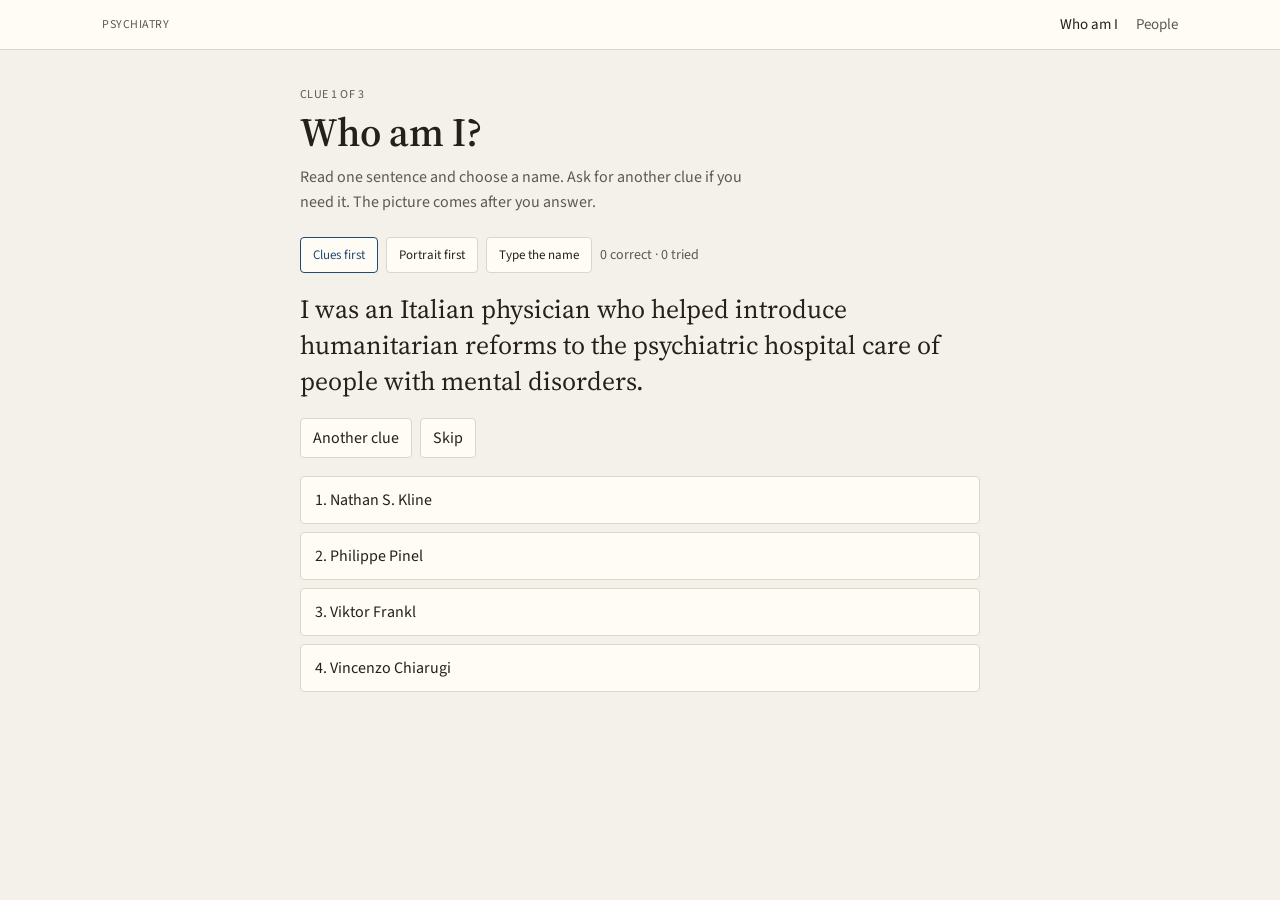
==== index.html @ 91e6fb1a "Add psychiatry Who am I quiz site. Static pages for the name quiz and people cards." ====
<!DOCTYPE html>
<html lang="en">
<head>
  <meta charset="UTF-8" />
  <meta name="viewport" content="width=device-width, initial-scale=1" />
  <title>Who am I — Psychiatry</title>
  <link href="https://fonts.googleapis.com/css2?family=Source+Sans+3:wght@400;600&family=Source+Serif+4:opsz,wght@8..60,500;8..60,600&display=swap" rel="stylesheet" />
  <link rel="stylesheet" href="styles.css?v=4" />
</head>
<body>
  <header class="top">
    <div class="k">Psychiatry</div>
    <nav>
      <a class="on" href="index.html">Who am I</a>
      <a href="people.html">People</a>
    </nav>
  </header>
  <div class="wrap">
    <p class="k" id="modeLabel">Clue 1 of 3</p>
    <h1>Who am I?</h1>
    <p class="lead">Read one sentence and choose a name. Ask for another clue if you need it. The picture comes after you answer.</p>
    <div class="row">
      <button class="chip on" data-mode="clues">Clues first</button>
      <button class="chip" data-mode="face">Portrait first</button>
      <button class="chip" data-mode="type">Type the name</button>
      <span class="stat" id="score">0 correct · 0 tried</span>
    </div>
    <div id="photoBox" style="display:none;margin:8px 0 16px"></div>
    <div class="clue" id="clue"></div>
    <div class="row">
      <button class="btn" id="more">Another clue</button>
      <button class="btn" id="skip">Skip</button>
    </div>
    <div class="opts" id="opts"></div>
    <div id="typewrap" class="row" style="display:none">
      <input id="typed" autocomplete="off" spellcheck="false" placeholder="Surname is enough" />
      <button class="btn primary" id="say">Check</button>
    </div>
    <div class="reveal" id="reveal"></div>
  </div>
  <script src="people.js?v=4"></script>
  <script>
    const PEOPLE = window.WHO || [];
    const $ = (id) => document.getElementById(id);
    const state = { mode: "clues", i: 0, depth: 1, locked: false, ok: 0, n: 0, q: [] };

    function shuffle(a){ const b=a.slice(); for(let i=b.length-1;i>0;i--){ const j=Math.floor(Math.random()*(i+1)); [b[i],b[j]]=[b[j],b[i]]; } return b; }
    function norm(s){ return String(s||"").toLowerCase().replace(/[^a-z0-9 ]/g," ").replace(/\s+/g," ").trim(); }
    function initials(p){ return p.name.split(/\s+/).filter(w=>/[A-Za-z]/.test(w)&&w.length>2).slice(0,2).map(w=>w[0]).join("") || "?"; }
    function portrait(p){
      if (p.has_photo) return '<img class="face" alt="'+p.name+'" src="'+p.img+'">';
      return '<div class="mono" aria-hidden="true">'+initials(p)+'</div>';
    }
    function deal(){
      const pool = state.mode==="face" ? PEOPLE.filter(p=>p.has_photo) : PEOPLE;
      state.q = shuffle(pool);
      state.i = 0; show();
    }
    function item(){ return state.q[state.i]; }
    function show(){
      const p = item();
      if (!p){ $("clue").textContent = "That is the end of this set."; $("opts").innerHTML=""; return; }
      state.depth = 1; state.locked = false;
      $("reveal").classList.remove("show"); $("reveal").innerHTML = "";
      $("opts").innerHTML = "";
      $("more").disabled = false;
      const box = $("photoBox");
      if (state.mode==="face"){
        box.style.display = "block";
        box.innerHTML = portrait(p);
        $("clue").textContent = "Who is this?";
        $("modeLabel").textContent = "Portrait";
      } else {
        box.style.display = "none";
        $("clue").textContent = p.clues[0];
        $("modeLabel").textContent = "Clue 1 of " + p.clues.length;
      }
      if (state.mode==="type"){
        $("typewrap").style.display = "flex";
        $("typed").value = ""; $("typed").focus();
      } else {
        $("typewrap").style.display = "none";
        const others = shuffle(PEOPLE.filter(x=>x.id!==p.id)).slice(0,3).map(x=>x.name);
        shuffle([p.name].concat(others)).forEach((name, idx)=>{
          const b = document.createElement("button");
          b.className = "opt";
          b.textContent = (idx+1) + ".  " + name;
          b.onclick = ()=> grade(name);
          $("opts").appendChild(b);
        });
      }
      $("score").textContent = state.ok+" correct · "+state.n+" tried";
    }
    function more(){
      const p = item(); if (!p || state.locked) return;
      if (state.depth < p.clues.length){
        state.depth++;
        $("clue").textContent = p.clues[state.depth - 1];
        $("modeLabel").textContent = "Clue " + state.depth + " of " + p.clues.length;
      }
      if (state.depth >= p.clues.length) $("more").disabled = true;
    }
    function grade(raw){
      const p = item(); if (!p || state.locked) return;
      state.locked = true; state.n++;
      const last = p.name.split(" ").pop();
      const ok = norm(raw).includes(norm(last)) || norm(p.name).includes(norm(raw)) || norm(raw)===norm(p.name);
      if (ok) state.ok++;
      document.querySelectorAll(".opt").forEach(b=>{
        if (b.textContent.indexOf(p.name)!==-1) b.classList.add("good");
        else if (raw && b.textContent.indexOf(raw)!==-1 && !ok) b.classList.add("bad");
      });
      $("reveal").className = "reveal show";
      $("reveal").innerHTML =
        portrait(p)+
        '<div><p class="k">'+(ok?"Correct":"Not this time")+'</p>'+
        '<h2 style="font-family:\'Source Serif 4\',Georgia,serif;font-size:28px;font-weight:600;margin:4px 0">'+p.name+' <span class="muted" style="font-size:16px">'+p.years+'</span></h2>'+
        '<p class="hold">'+p.one+'</p>'+
        '<p class="muted">'+p.also+'</p>'+
        (p.wiki ? '<p class="credit">Portrait from Wikimedia Commons when shown. <a href="'+p.wiki+'" target="_blank" rel="noopener">Read more</a></p>' :
          '<p class="credit">No free public photograph, so initials are used.</p>')+
        '<div class="row"><button class="btn primary" id="nxt">Next</button><a class="btn" href="people.html#'+p.id+'">Open card</a></div></div>';
      document.getElementById("nxt").onclick = next;
      $("score").textContent = state.ok+" correct · "+state.n+" tried";
    }
    function next(){ state.i++; show(); }
    document.querySelectorAll("[data-mode]").forEach(b=>{
      b.onclick = ()=>{
        document.querySelectorAll("[data-mode]").forEach(x=>x.classList.remove("on"));
        b.classList.add("on");
        state.mode = b.dataset.mode;
        deal();
      };
    });
    $("more").onclick = more;
    $("skip").onclick = next;
    $("say").onclick = ()=> grade($("typed").value);
    $("typed").addEventListener("keydown", e=>{ if(e.key==="Enter"){ e.preventDefault(); if(state.locked) next(); else grade($("typed").value);} });
    document.addEventListener("keydown", e=>{
      if (e.target.tagName==="INPUT") return;
      if (e.key==="n" || e.key==="N" || e.key==="Enter") { if(state.locked) next(); }
      if (e.key==="h" || e.key==="H") more();
      if (["1","2","3","4"].includes(e.key) && !state.locked){
        const btns = [...document.querySelectorAll(".opt")];
        if (btns[+e.key-1]) btns[+e.key-1].click();
      }
    });
    deal();
  </script>
</body>
</html>
---- styles.css ----
:root {
  --bg: #f4f1ea;
  --paper: #fffcf6;
  --ink: #24211c;
  --muted: #5e594f;
  --line: #ddd6c8;
  --accent: #1f4b73;
  --ok: #2d6a4f;
  --bad: #9b2c2c;
}
* { box-sizing: border-box; margin: 0; padding: 0; }
html, body {
  background: var(--bg);
  color: var(--ink);
  font-family: "Source Sans 3", "Segoe UI", sans-serif;
  min-height: 100%;
}
a { color: var(--accent); text-decoration: none; }
a:hover { text-decoration: underline; }
button { font: inherit; cursor: pointer; color: inherit; }
button:focus-visible, input:focus-visible { outline: 2px solid var(--accent); outline-offset: 2px; }
.k {
  font-size: 12px;
  letter-spacing: 0.04em;
  text-transform: uppercase;
  color: var(--muted);
}
.top {
  display: flex;
  justify-content: space-between;
  align-items: center;
  gap: 16px;
  padding: 14px 8vw;
  border-bottom: 1px solid var(--line);
  background: var(--paper);
}
.top nav { display: flex; gap: 18px; font-size: 15px; }
.top nav a { color: var(--muted); }
.top nav a.on, .top nav a:hover { color: var(--ink); text-decoration: none; }
.wrap { max-width: 720px; margin: 0 auto; padding: 36px 20px 80px; }
h1 {
  font-family: "Source Serif 4", Georgia, serif;
  font-weight: 600;
  font-size: clamp(28px, 5vw, 40px);
  line-height: 1.15;
  margin: 6px 0 10px;
}
.lead { color: var(--muted); max-width: 58ch; margin: 0 0 22px; line-height: 1.55; }
.row { display: flex; gap: 8px; flex-wrap: wrap; align-items: center; margin: 12px 0 18px; }
.btn, .chip {
  background: var(--paper);
  border: 1px solid var(--line);
  border-radius: 4px;
  padding: 8px 12px;
  color: var(--ink);
}
.btn.primary { background: var(--accent); color: #fff; border-color: var(--accent); }
.btn:hover, .chip:hover { border-color: #b8b09e; }
.chip.on { border-color: var(--accent); color: var(--accent); }
.chip { font-size: 13px; }
.clue {
  font-family: "Source Serif 4", Georgia, serif;
  font-size: clamp(20px, 3vw, 26px);
  line-height: 1.4;
  text-wrap: pretty;
  min-height: 4.2em;
  margin: 8px 0 18px;
}
.opts { display: grid; gap: 8px; }
.opt {
  text-align: left;
  background: var(--paper);
  border: 1px solid var(--line);
  border-radius: 4px;
  padding: 12px 14px;
}
.opt.good { border-color: var(--ok); color: var(--ok); }
.opt.bad { border-color: var(--bad); color: var(--bad); }
.face {
  width: 140px;
  height: 176px;
  object-fit: cover;
  object-position: top;
  border-radius: 2px;
  background: #e8e2d6;
  display: block;
}
.mono {
  width: 140px;
  height: 176px;
  border-radius: 2px;
  background: #e8e2d6;
  display: grid;
  place-items: center;
  font-family: "Source Serif 4", Georgia, serif;
  font-size: 48px;
  color: var(--accent);
}
.card {
  background: var(--paper);
  border: 1px solid var(--line);
  border-radius: 4px;
  overflow: hidden;
  text-align: left;
  color: inherit;
  width: 100%;
}
.card:hover { border-color: #b8b09e; text-decoration: none; }
.card .ph { aspect-ratio: 4/5; background: #e8e2d6; overflow: hidden; }
.card .ph img { width: 100%; height: 100%; object-fit: cover; object-position: top; display: block; }
.card .ph .m {
  height: 100%;
  display: grid;
  place-items: center;
  font-family: "Source Serif 4", Georgia, serif;
  font-size: 36px;
  color: var(--accent);
}
.card .bd { padding: 10px 11px 12px; }
.card .bd b { display: block; font-family: "Source Serif 4", Georgia, serif; font-size: 16px; font-weight: 600; }
.card .bd span { color: var(--muted); font-size: 13px; line-height: 1.35; }
.grid { display: grid; grid-template-columns: repeat(auto-fill, minmax(150px, 1fr)); gap: 12px; }
.people-wrap { max-width: 980px; }
.reveal {
  display: none;
  margin-top: 22px;
  padding-top: 18px;
  border-top: 1px solid var(--line);
  grid-template-columns: 140px 1fr;
  gap: 20px;
  align-items: start;
}
.reveal.show { display: grid; }
.hold {
  font-family: "Source Serif 4", Georgia, serif;
  font-size: 18px;
  line-height: 1.4;
  margin: 6px 0 10px;
}
.muted { color: var(--muted); font-size: 15px; line-height: 1.5; }
.credit { color: var(--muted); font-size: 12px; margin-top: 10px; }
#q {
  background: var(--paper);
  border: 1px solid var(--line);
  border-radius: 4px;
  color: var(--ink);
  padding: 9px 12px;
  min-width: 240px;
  flex: 1;
}
.stat { color: var(--muted); font-size: 14px; }
.detail { display: none; }
.detail.on {
  display: grid;
  grid-template-columns: 180px 1fr;
  gap: 24px;
  margin-bottom: 28px;
  padding-bottom: 24px;
  border-bottom: 1px solid var(--line);
}
@media (max-width: 700px) {
  .top { padding: 12px 16px; }
  .reveal.show, .detail.on { grid-template-columns: 1fr; }
}
@media (prefers-reduced-motion: reduce) { * { transition: none !important; } }
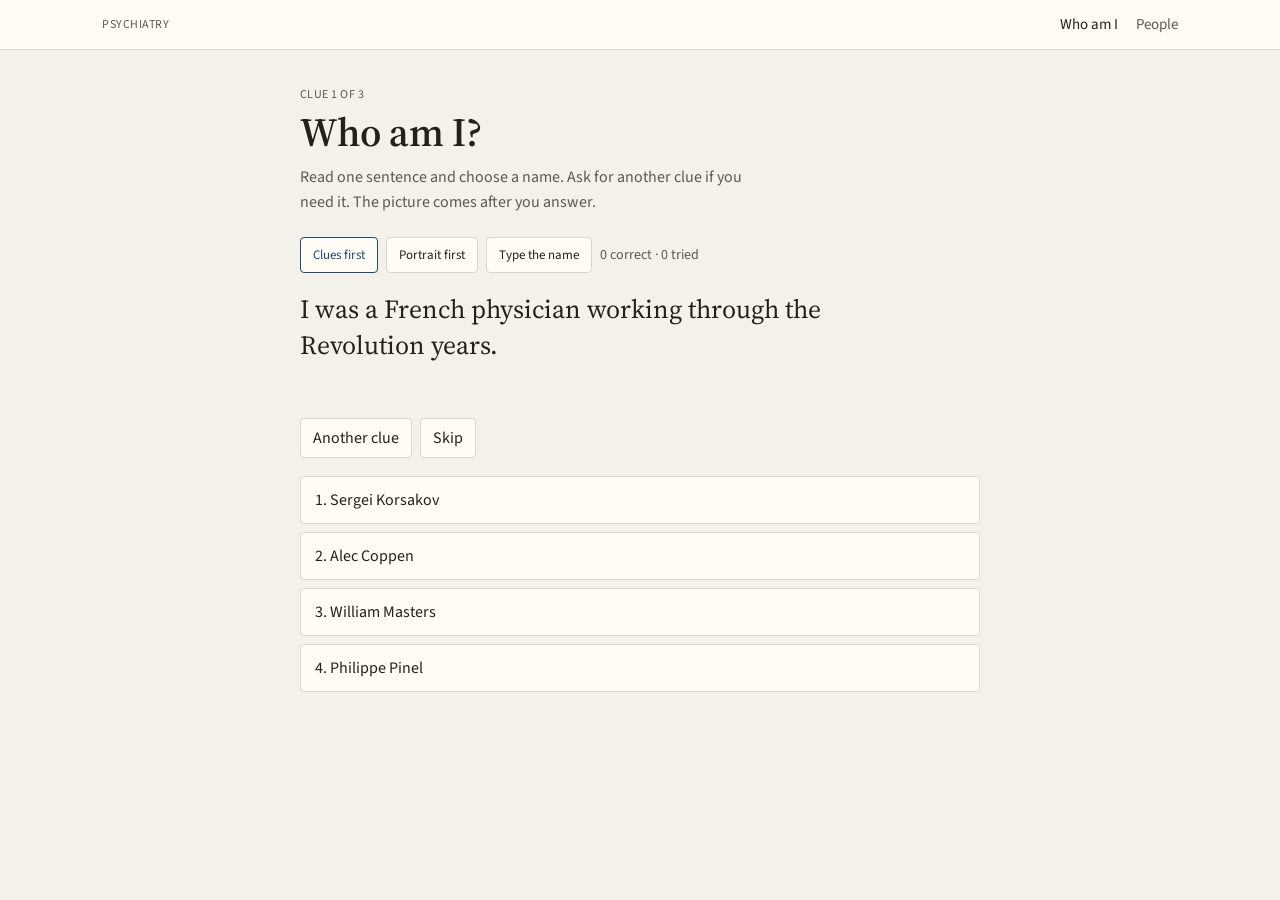
==== commit 645967e0: "Rewrite Who am I clues and add resident recall notes. Clues no longer contain the person's name. Eac" ====
--- a/index.html
+++ b/index.html
@@ -5,7 +5,7 @@
   <meta name="viewport" content="width=device-width, initial-scale=1" />
   <title>Who am I — Psychiatry</title>
   <link href="https://fonts.googleapis.com/css2?family=Source+Sans+3:wght@400;600&family=Source+Serif+4:opsz,wght@8..60,500;8..60,600&display=swap" rel="stylesheet" />
-  <link rel="stylesheet" href="styles.css?v=4" />
+  <link rel="stylesheet" href="styles.css?v=5" />
 </head>
 <body>
   <header class="top">
@@ -38,7 +38,7 @@
     </div>
     <div class="reveal" id="reveal"></div>
   </div>
-  <script src="people.js?v=4"></script>
+  <script src="people.js?v=5"></script>
   <script>
     const PEOPLE = window.WHO || [];
     const $ = (id) => document.getElementById(id);
@@ -111,15 +111,19 @@
         else if (raw && b.textContent.indexOf(raw)!==-1 && !ok) b.classList.add("bad");
       });
       $("reveal").className = "reveal show";
+      const rec = (p.remember || []).map(x => "<li>"+x+"</li>").join("");
       $("reveal").innerHTML =
         portrait(p)+
-        '<div><p class="k">'+(ok?"Correct":"Not this time")+'</p>'+
-        '<h2 style="font-family:\'Source Serif 4\',Georgia,serif;font-size:28px;font-weight:600;margin:4px 0">'+p.name+' <span class="muted" style="font-size:16px">'+p.years+'</span></h2>'+
-        '<p class="hold">'+p.one+'</p>'+
-        '<p class="muted">'+p.also+'</p>'+
-        (p.wiki ? '<p class="credit">Portrait from Wikimedia Commons when shown. <a href="'+p.wiki+'" target="_blank" rel="noopener">Read more</a></p>' :
-          '<p class="credit">No free public photograph, so initials are used.</p>')+
-        '<div class="row"><button class="btn primary" id="nxt">Next</button><a class="btn" href="people.html#'+p.id+'">Open card</a></div></div>';
+        '<div><p class="k">'+(ok?"Correct":"Not this time")+' · '+p.era+'</p>'+
+        '<h2 style="font-family:\'Source Serif 4\',Georgia,serif;font-size:28px;font-weight:600;margin:4px 0">'+p.name+' <span class="muted" style="font-size:16px">'+(p.years||"")+'</span></h2>'+
+        '<div class="note-hook">'+(p.hook || p.one)+'</div>'+
+        '<div class="note-grid">'+
+          '<div class="note-box"><h3>Hold these</h3><ul>'+rec+'</ul></div>'+
+          (p.trap ? '<div class="note-box trap"><h3>Don\'t mix</h3><p>'+p.trap+'</p></div>' : '')+
+          (p.pair ? '<div class="note-box pair"><h3>Pair with</h3><p>'+p.pair+'</p></div>' : '')+
+        '</div>'+
+        (p.wiki ? '<p class="credit"><a href="'+p.wiki+'" target="_blank" rel="noopener">Longer article</a></p>' : '')+
+        '<div class="row"><button class="btn primary" id="nxt">Next</button><a class="btn" href="people.html#'+p.id+'">Open full card</a></div></div>';
       document.getElementById("nxt").onclick = next;
       $("score").textContent = state.ok+" correct · "+state.n+" tried";
     }
--- a/styles.css
+++ b/styles.css
@@ -131,12 +131,24 @@
   align-items: start;
 }
 .reveal.show { display: grid; }
-.hold {
+.note-hook {
   font-family: "Source Serif 4", Georgia, serif;
-  font-size: 18px;
-  line-height: 1.4;
-  margin: 6px 0 10px;
+  font-size: 20px;
+  line-height: 1.35;
+  background: #f3efe4;
+  border: 1px solid var(--line);
+  padding: 12px 14px;
+  margin: 8px 0 14px;
 }
+.note-grid { display: grid; gap: 10px; }
+.note-box { border: 1px solid var(--line); background: var(--paper); padding: 10px 12px; }
+.note-box h3 { font-size: 11px; letter-spacing: .08em; text-transform: uppercase; color: var(--muted); font-weight: 600; margin: 0 0 6px; }
+.note-box ul { margin: 0 0 0 18px; }
+.note-box li { margin: 3px 0; line-height: 1.4; }
+.note-box.trap { border-color: #e2c2c2; }
+.note-box.pair { border-color: #c9d4e0; }
+.reveal { grid-template-columns: 140px 1fr; }
+.detail.on { grid-template-columns: 180px 1fr; }
 .muted { color: var(--muted); font-size: 15px; line-height: 1.5; }
 .credit { color: var(--muted); font-size: 12px; margin-top: 10px; }
 #q {
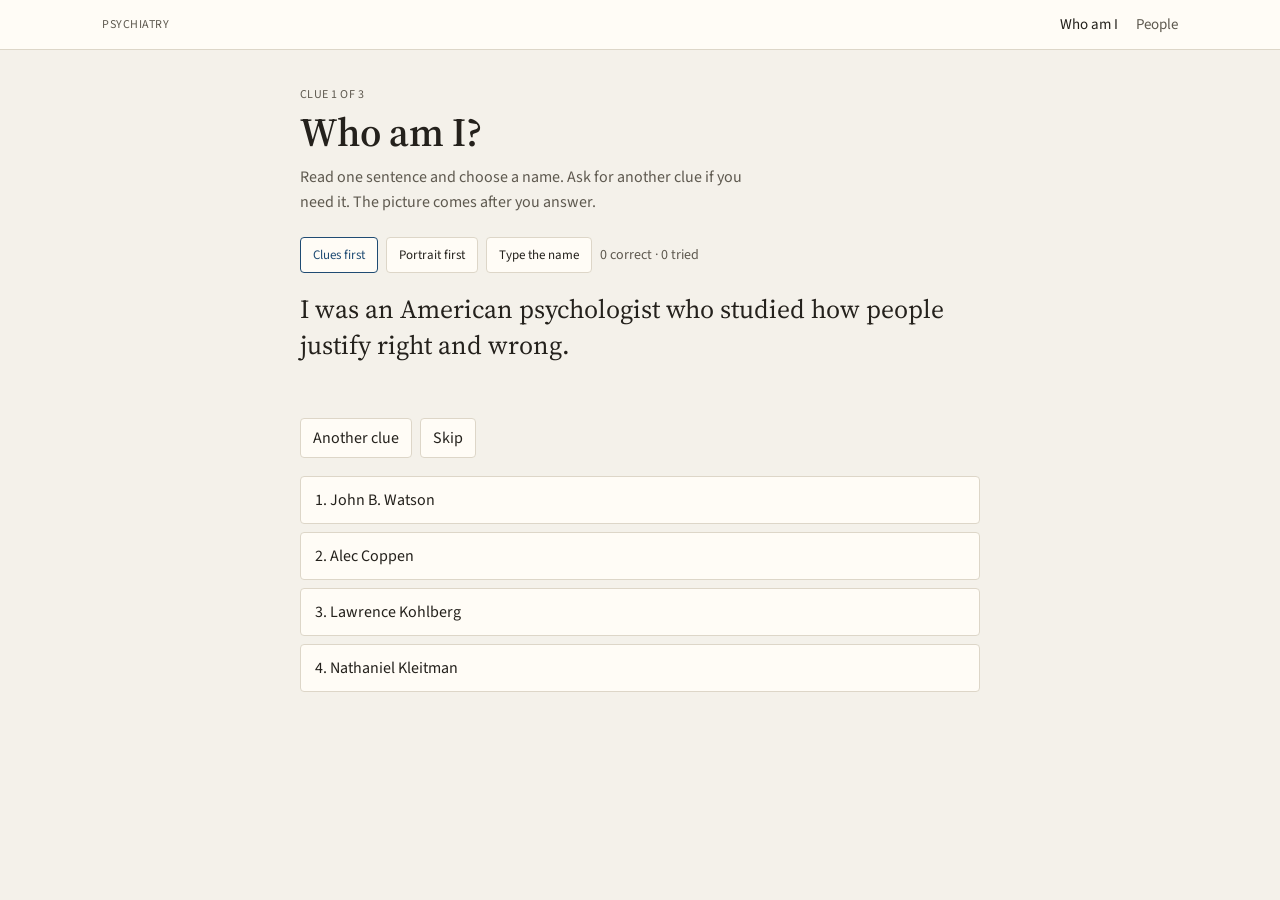
==== commit 9ec55dea: "Replace leftover encyclopedia clues with three distinct nameless steps. Each person now has a vague " ====
--- a/index.html
+++ b/index.html
@@ -5,7 +5,7 @@
   <meta name="viewport" content="width=device-width, initial-scale=1" />
   <title>Who am I — Psychiatry</title>
   <link href="https://fonts.googleapis.com/css2?family=Source+Sans+3:wght@400;600&family=Source+Serif+4:opsz,wght@8..60,500;8..60,600&display=swap" rel="stylesheet" />
-  <link rel="stylesheet" href="styles.css?v=5" />
+  <link rel="stylesheet" href="styles.css?v=6" />
 </head>
 <body>
   <header class="top">
@@ -38,7 +38,7 @@
     </div>
     <div class="reveal" id="reveal"></div>
   </div>
-  <script src="people.js?v=5"></script>
+  <script src="people.js?v=6"></script>
   <script>
     const PEOPLE = window.WHO || [];
     const $ = (id) => document.getElementById(id);
